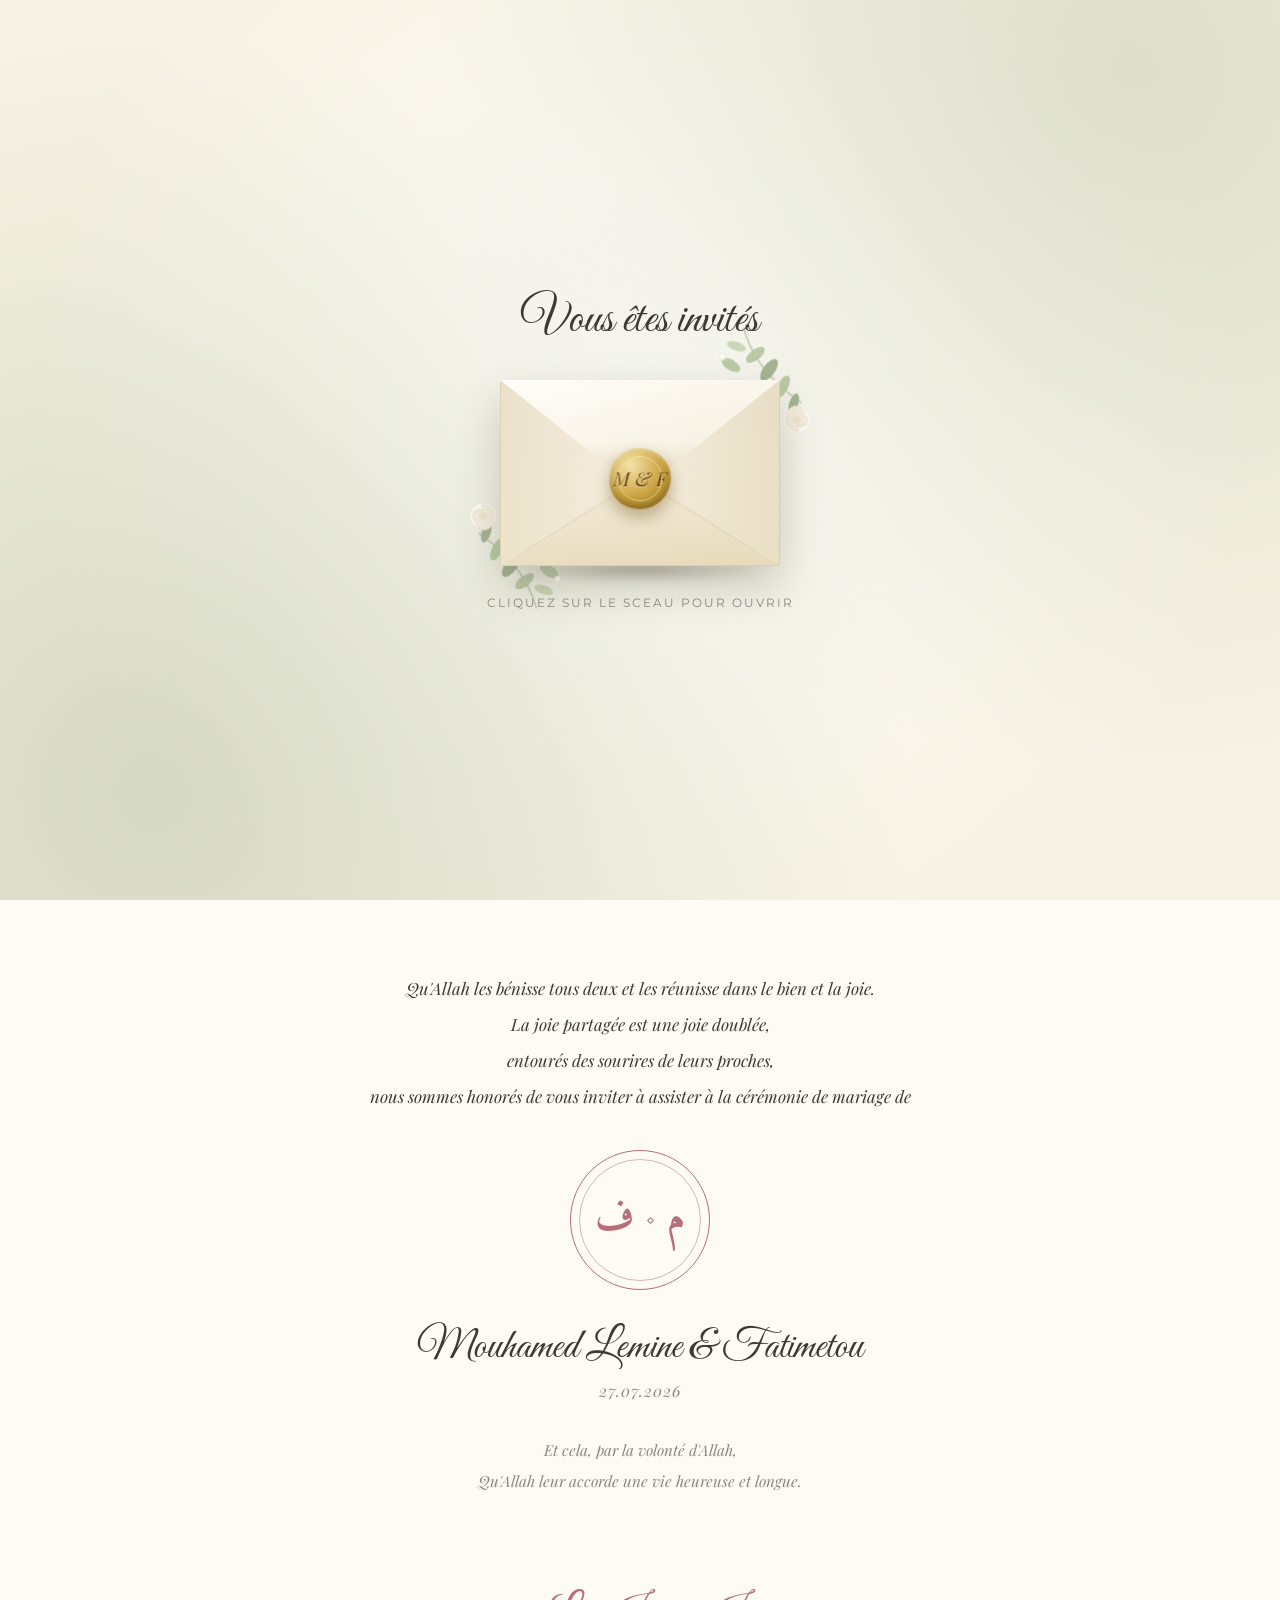
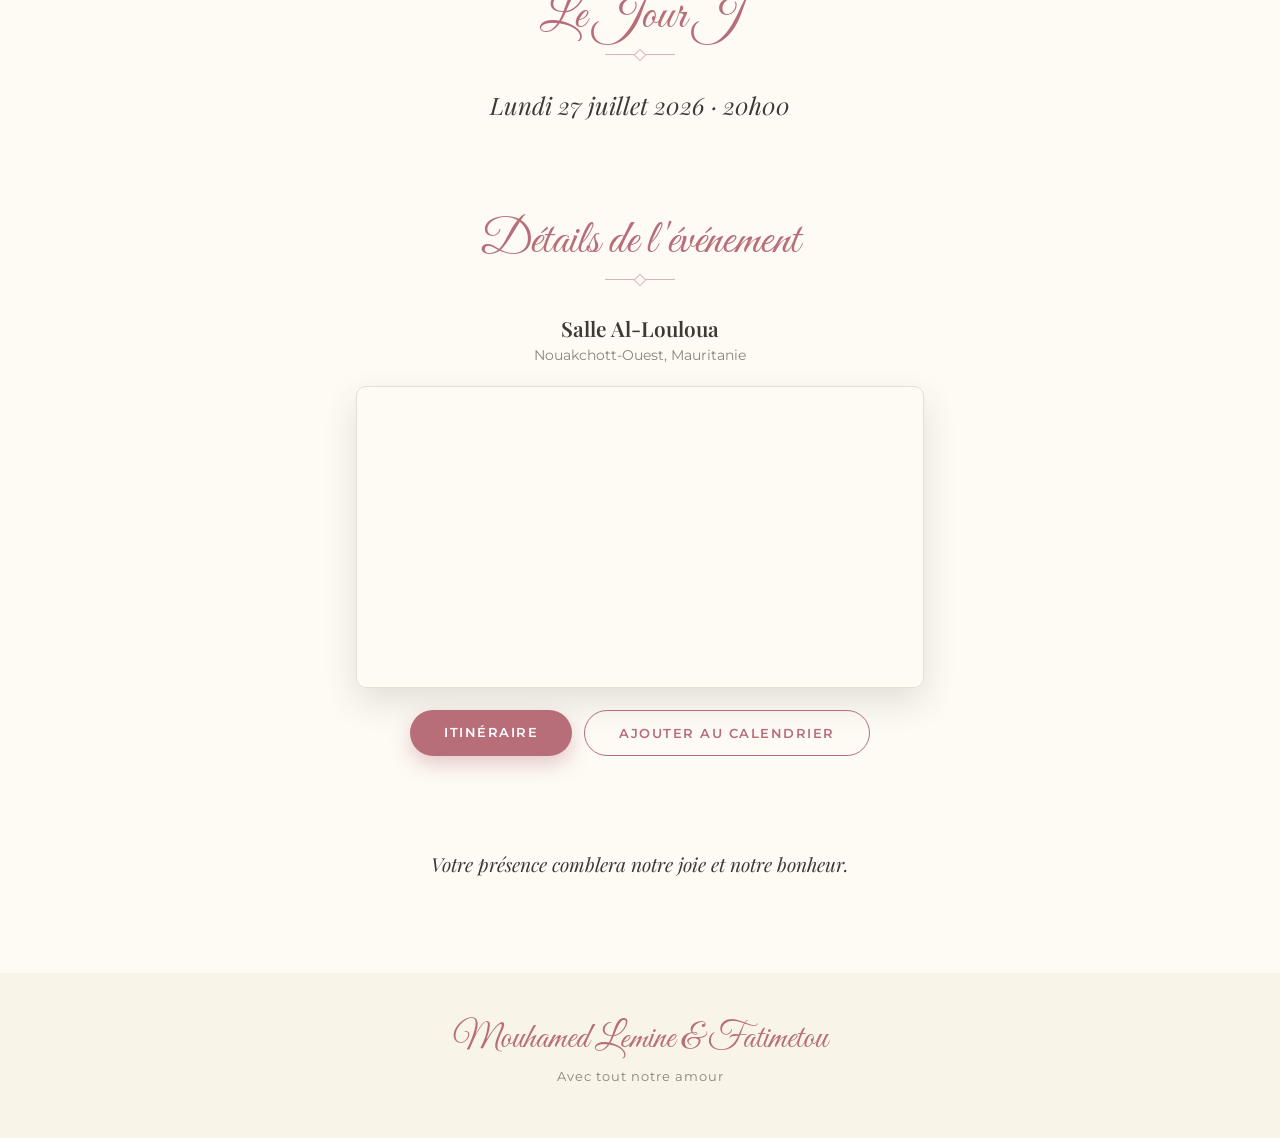
==== index.html @ 59dc376c "fixed" ====
<!DOCTYPE html>
<html lang="fr" dir="ltr">
<head>
<meta charset="UTF-8">
<meta name="viewport" content="width=device-width, initial-scale=1.0">
<title>Mouhamed Lemine & Fatimetou — Wedding Invitation</title>

<!-- Fonts: Great Vibes (script) · Playfair Display (serif) · Montserrat (sans) · Amiri + Reem Kufi (Arabic) -->
<link rel="preconnect" href="https://fonts.googleapis.com">
<link rel="preconnect" href="https://fonts.gstatic.com" crossorigin>
<link href="https://fonts.googleapis.com/css2?family=Great+Vibes&family=Playfair+Display:ital,wght@0,400;0,600;1,400&family=Montserrat:wght@400;500;600&family=Amiri:ital,wght@0,400;0,700;1,400&family=Aref+Ruqaa:wght@400;700&family=Reem+Kufi:wght@400;600&display=swap" rel="stylesheet">

<style>
:root{
  --sage:#9fb08e;
  --sage-dark:#7e9070;
  --ivory:#fdfbf4;
  --cream:#f8f4e8;
  --rose:#b76e79;
  --rose-dark:#9c5661;
  --crimson:#8e2f3c;
  --charcoal:#3d3a36;
  --gray:#8a857d;
  --line:#e6dfd0;
  --gold:#c8a13b;
  --gold-dark:#8a6a1e;
  --paper:#fffdf9;
  --paper-shade:#efe6ce;
  --script:'Great Vibes',cursive;
  --serif:'Playfair Display',serif;
  --sans:'Montserrat',sans-serif;
}
html[lang="ar"]{
  --script:'Aref Ruqaa',serif;
  --serif:'Amiri',serif;
  --sans:'Reem Kufi',sans-serif;
}

*{margin:0;padding:0;box-sizing:border-box}
html{scroll-behavior:smooth}
body{
  font-family:var(--sans);
  color:var(--charcoal);
  background:var(--ivory);
  overflow:hidden; /* unlocked after envelope opens */
}
body.opened{overflow:auto}

/* ═══════════════════ 1. ENVELOPE ═══════════════════ */
#envelope{
  position:fixed;inset:0;z-index:100;
  display:flex;flex-direction:column;align-items:center;justify-content:center;gap:30px;
  background:
    radial-gradient(circle at 12% 88%, rgba(159,176,142,.38), transparent 55%),
    radial-gradient(circle at 88% 8%, rgba(159,176,142,.3), transparent 50%),
    radial-gradient(circle at 50% 45%, #fffefb, #f7f2e4 75%);
  transition:opacity 1s ease .9s, visibility 0s linear 1.9s;
  perspective:1400px;
  overflow:hidden;
  padding:20px;
}
body.opened #envelope{opacity:0;visibility:hidden}

.env-invited{
  position:relative;z-index:2;
  font-family:var(--script);
  font-size:clamp(2.1rem,7vw,3rem);
  color:var(--charcoal);
  text-align:center;
  padding:0 20px;
  transition:opacity .6s ease, transform .6s ease;
}
.env-hint{
  position:relative;z-index:2;
  font-family:var(--sans);font-size:.74rem;letter-spacing:2px;text-transform:uppercase;
  color:var(--gray);
  animation:hintBlink 2.4s ease-in-out infinite;
  transition:opacity .5s;
}
@keyframes hintBlink{0%,100%{opacity:.45}50%{opacity:1}}
body.opening .env-invited, body.opening .env-hint{opacity:0}

/* ── the physical envelope ── */
.envelope{
  position:relative;z-index:2;
  width:min(76vw,280px);
  aspect-ratio:3/2;
  transition:transform .8s ease .1s;
  transform-style:preserve-3d;
}
body.opening .envelope{transform:translateY(14px) scale(.95)}

.env-shadow{
  position:absolute;left:6%;right:6%;bottom:-16px;height:24px;z-index:0;
  background:radial-gradient(ellipse,rgba(60,55,35,.32),transparent 72%);
  filter:blur(4px);
}

/* soft foliage sprays peeking from behind the envelope */
.env-floral{
  position:absolute;z-index:0;width:150px;height:150px;
  pointer-events:none;opacity:.95;
  transition:opacity .6s ease;
}
.env-floral.bl{left:-46px;bottom:-46px;transform:rotate(-6deg)}
.env-floral.tr{right:-46px;top:-56px;transform:rotate(174deg)}
body.opening .env-floral{opacity:0}

/* envelope body (back + visible inner fold seams) */
.env-body{
  position:absolute;inset:0;z-index:2;
  border-radius:3px;
  background:linear-gradient(160deg,var(--paper),var(--paper-shade) 130%);
  box-shadow:
    0 20px 44px rgba(70,58,35,.24),
    inset 0 2px 0 rgba(255,255,255,.6),
    inset 0 0 0 1px rgba(184,162,110,.3);
  overflow:hidden;
}
.env-body::before{ /* left inner fold seam */
  content:'';position:absolute;inset:0;
  clip-path:polygon(0 0,0 100%,50% 55%);
  background:linear-gradient(115deg,rgba(203,183,132,.4),rgba(203,183,132,0) 65%);
}
.env-body::after{ /* right inner fold seam */
  content:'';position:absolute;inset:0;
  clip-path:polygon(100% 0,100% 100%,50% 55%);
  background:linear-gradient(245deg,rgba(203,183,132,.4),rgba(203,183,132,0) 65%);
}
.env-bottom-fold{ /* bottom inner fold seam */
  position:absolute;inset:0;
  clip-path:polygon(0 100%,100% 100%,50% 52%);
  background:linear-gradient(0deg,rgba(216,197,150,.45),transparent 68%);
}

/* folded top flap */
.env-flap{
  position:absolute;top:0;left:0;right:0;height:60%;z-index:3;
  clip-path:polygon(0 0,100% 0,50% 100%);
  background:linear-gradient(165deg,var(--paper),var(--paper-shade) 135%);
  transform-origin:top center;
  transition:transform 1.3s cubic-bezier(.6,.05,.3,1);
  box-shadow:0 8px 16px rgba(70,58,30,.14);
}
.env-flap::after{ /* fold crease shading */
  content:'';position:absolute;inset:0;
  clip-path:polygon(0 0,100% 0,50% 100%);
  background:linear-gradient(180deg,transparent 55%,rgba(170,148,95,.28) 100%);
}
body.opening .env-flap{transform:rotateX(-178deg)}

/* wax seal */
.seal{
  position:absolute;left:50%;top:53%;z-index:4;
  transform:translate(-50%,-50%);
  width:22%;aspect-ratio:1;
  border-radius:47% 53% 51% 49% / 52% 48% 53% 47%;
  background:radial-gradient(circle at 34% 28%, #f6e3a8, var(--gold) 55%, var(--gold-dark) 100%);
  box-shadow:
    0 8px 16px rgba(110,80,20,.4),
    inset 0 2px 4px rgba(255,240,205,.55),
    inset 0 -4px 7px rgba(90,60,10,.4);
  display:flex;align-items:center;justify-content:center;
  cursor:pointer;
  animation:sealPulse 2.6s ease-in-out infinite;
  transition:transform .8s ease, opacity .8s ease;
  border:none;
}
.seal::before{
  content:'';position:absolute;inset:14%;
  border-radius:50%;
  border:1px solid rgba(255,240,205,.5);
}
.seal span{
  font-family:var(--serif);
  font-size:clamp(.85rem,2.6vw,1.2rem);font-style:italic;
  color:#5c3d10;
  text-shadow:0 1px 1px rgba(255,240,210,.5);
}
@keyframes sealPulse{0%,100%{transform:translate(-50%,-50%) scale(1)}50%{transform:translate(-50%,-50%) scale(1.06)}}
body.opening .seal{transform:translate(-50%,-50%) scale(.3) rotate(18deg);opacity:0;animation:none}

/* ═══════════════════ language toggle ═══════════════════ */
#lang-toggle{
  position:fixed;top:16px;right:16px;z-index:90;
  display:flex;gap:2px;
  background:rgba(253,251,244,.88);
  backdrop-filter:blur(8px);
  border:1px solid var(--line);
  border-radius:30px;padding:4px;
  box-shadow:0 4px 14px rgba(60,55,45,.15);
  opacity:0;pointer-events:none;transition:opacity .8s ease 1.2s;
}
body.opened #lang-toggle{opacity:1;pointer-events:auto}
#lang-toggle button{
  border:none;background:transparent;cursor:pointer;
  font-family:var(--sans);font-size:.78rem;font-weight:600;
  color:var(--gray);
  padding:6px 13px;border-radius:24px;
  transition:all .3s;
}
#lang-toggle button.active{background:var(--rose);color:#fff}

/* ═══════════════════ 2. HERO ═══════════════════ */
#hero{
  position:relative;
  height:100vh;height:100svh;
  display:flex;align-items:center;justify-content:center;
  overflow:hidden;
}
#hero .media, #hero video, #hero img.hero-img{
  position:absolute;inset:0;width:100%;height:100%;object-fit:cover;
}
#hero .media{ /* fallback if no video/image set */
  background:
    radial-gradient(circle at 30% 80%, rgba(158,176,142,.55), transparent 55%),
    radial-gradient(circle at 75% 20%, rgba(233,213,180,.7), transparent 55%),
    linear-gradient(160deg,#c9d3b8 0%,#e9dcc3 45%,#d9c7a8 100%);
}
#hero .veil{position:absolute;inset:0;background:rgba(30,32,25,.18)}
.hero-card{
  position:relative;z-index:2;
  background:rgba(253,251,244,.82);
  backdrop-filter:blur(10px);
  -webkit-backdrop-filter:blur(10px);
  border:1px solid rgba(255,255,255,.7);
  border-radius:8px;
  padding:46px 40px 38px;
  margin:0 20px;
  max-width:480px;width:100%;
  text-align:center;
  box-shadow:0 30px 70px rgba(40,38,30,.3);
  opacity:0;transform:translateY(30px);
  transition:opacity 1.2s ease 1.4s, transform 1.2s ease 1.4s;
}
body.opened .hero-card{opacity:1;transform:translateY(0)}
.hero-sub{
  font-size:.8rem;letter-spacing:4px;text-transform:uppercase;
  color:var(--rose);font-weight:600;
}
.hero-names{
  font-family:var(--script);
  font-size:clamp(3rem,10vw,4.4rem);
  color:var(--charcoal);
  line-height:1.25;
  margin:12px 0 10px;
  font-weight:400;
}
.hero-date{
  font-family:var(--serif);font-style:italic;
  font-size:1.05rem;color:var(--gray);
}
.hero-sep{width:60px;height:1px;background:var(--rose);margin:18px auto;opacity:.6}
.countdown{display:flex;justify-content:center;gap:16px}
.cd-box b{display:block;font-family:var(--serif);font-size:1.5rem;color:var(--charcoal)}
.cd-box span{font-size:.62rem;letter-spacing:1.5px;text-transform:uppercase;color:var(--gray)}
.scroll-cue{
  position:absolute;bottom:26px;left:50%;transform:translateX(-50%);z-index:2;
  color:#fff;font-size:1.4rem;opacity:.85;
  animation:cue 2s ease-in-out infinite;
}
@keyframes cue{0%,100%{transform:translate(-50%,0)}50%{transform:translate(-50%,10px)}}

/* ═══════════════════ 3. SECTIONS ═══════════════════ */
main{background:var(--ivory)}
section{
  max-width:620px;margin:0 auto;
  padding:70px 26px 20px;
  text-align:center;
}
.sec-title{
  font-family:var(--script);
  font-size:clamp(2.4rem,7vw,3rem);
  font-weight:400;
  color:var(--rose);
  margin-bottom:8px;
}
.sec-orn{width:70px;height:1px;background:var(--rose);opacity:.5;margin:0 auto 34px;position:relative}
.sec-orn::after{
  content:'';position:absolute;left:50%;top:50%;transform:translate(-50%,-50%) rotate(45deg);
  width:7px;height:7px;border:1px solid var(--rose);background:var(--ivory);
}
.fade{opacity:0;transform:translateY(26px);transition:opacity .9s ease,transform .9s ease}
.fade.visible{opacity:1;transform:translateY(0)}

/* invitation poem */
.invite-poem{
  font-family:var(--serif);font-style:italic;
  font-size:1.05rem;line-height:2.15;
  color:var(--charcoal);
  margin-bottom:36px;
}
.invite-poem p{margin:0}
.invite-monogram{
  display:flex;align-items:center;justify-content:center;gap:14px;
  width:140px;height:140px;margin:0 auto 32px;
  border-radius:50%;border:1.5px solid var(--rose);
  position:relative;
}
.invite-monogram::before{
  content:'';position:absolute;inset:8px;
  border:1px solid var(--rose);border-radius:50%;opacity:.5;
}
.invite-monogram span{
  font-family:'Amiri',serif;font-weight:700;
  font-size:2.5rem;line-height:1;color:var(--rose);
}
.invite-monogram .im-sep{
  width:5px;height:5px;border:1px solid var(--rose);
  background:var(--ivory);transform:rotate(45deg);
}
.invite-couple{
  font-family:var(--script);font-weight:400;
  font-size:clamp(2rem,6vw,2.6rem);
  color:var(--charcoal);margin-bottom:6px;
}
.invite-date{
  font-family:var(--serif);font-style:italic;
  font-size:1rem;color:var(--gray);
  letter-spacing:1px;margin-bottom:34px;
}
.invite-closing{
  font-family:var(--serif);font-style:italic;
  font-size:.95rem;line-height:2;color:var(--gray);
}
.invite-closing p{margin:0}

/* wedding date */
.wedding-date-big{
  font-family:var(--serif);font-style:italic;
  font-size:clamp(1.2rem,4vw,1.5rem);color:var(--charcoal);
}

/* closing greeting */
.greet-text{
  font-family:var(--serif);font-style:italic;
  font-size:1.2rem;line-height:1.9;color:var(--charcoal);
  max-width:480px;margin:0 auto;
}

.btn{
  display:inline-block;
  background:var(--rose);color:#fff;
  font-family:var(--sans);font-size:.82rem;font-weight:600;letter-spacing:1.5px;text-transform:uppercase;
  padding:14px 34px;border-radius:40px;
  text-decoration:none;border:none;cursor:pointer;
  box-shadow:0 8px 20px rgba(183,110,121,.35);
  transition:transform .25s, box-shadow .25s;
}
.btn:hover{transform:translateY(-2px);box-shadow:0 12px 26px rgba(183,110,121,.45)}
.btn.ghost{
  background:transparent;color:var(--rose);
  border:1.5px solid var(--rose);box-shadow:none;
}

/* details + map */
.venue-name{font-family:var(--serif);font-size:1.3rem;font-weight:600;margin-bottom:4px}
.venue-addr{font-size:.9rem;color:var(--gray);margin-bottom:22px}
.map-wrap{
  border-radius:10px;overflow:hidden;
  border:1px solid var(--line);
  box-shadow:0 14px 34px rgba(60,55,45,.14);
  margin-bottom:22px;
}
.map-wrap iframe{display:block;width:100%;height:300px;border:0}
.detail-btns{display:flex;gap:12px;justify-content:center;flex-wrap:wrap}

footer{
  margin-top:70px;padding:44px 20px 54px;
  background:var(--cream);
  text-align:center;
}
.footer-names{font-family:var(--script);font-size:2.2rem;color:var(--rose)}
.footer-note{font-size:.8rem;color:var(--gray);margin-top:8px;letter-spacing:1px}

@media (max-width:420px){
  .hero-card{padding:36px 22px 30px}
}
</style>
</head>
<body>

<!-- ═══════════════ ENVELOPE (landing) ═══════════════ -->
<div id="envelope">
  <div class="env-invited">Vous êtes invités</div>

  <div class="envelope">
    <div class="env-shadow"></div>

    <svg class="env-floral bl" viewBox="0 0 200 200" xmlns="http://www.w3.org/2000/svg" aria-hidden="true">
      <g fill="none">
        <path d="M100 195 C 92 150, 68 118, 34 88" stroke="#9fb08e" stroke-width="2" opacity=".65" stroke-linecap="round"/>
        <ellipse cx="88" cy="158" rx="15" ry="7" fill="#b7c7a3" transform="rotate(-32 88 158)"/>
        <ellipse cx="72" cy="136" rx="17" ry="8" fill="#9fb08e" transform="rotate(-48 72 136)"/>
        <ellipse cx="56" cy="112" rx="16" ry="7" fill="#b7c7a3" transform="rotate(-58 56 112)"/>
        <ellipse cx="44" cy="88" rx="14" ry="6" fill="#9fb08e" transform="rotate(-66 44 88)"/>
        <ellipse cx="112" cy="172" rx="13" ry="6" fill="#c7d4b4" transform="rotate(24 112 172)"/>
        <ellipse cx="122" cy="148" rx="14" ry="7" fill="#b7c7a3" transform="rotate(38 122 148)"/>
        <g transform="translate(42,66)">
          <circle r="17" fill="#fdfbf4"/>
          <path d="M0,-15 A15,15 0 0 1 13,7 A11,11 0 0 1 -11,6 A8,8 0 0 1 0,-8 Z" fill="#f4eddf" stroke="#e6dcc4" stroke-width=".7"/>
          <circle r="5.5" fill="#efe4cc"/>
        </g>
        <circle cx="118" cy="122" r="6.5" fill="#fdfbf4" stroke="#e6dcc4" stroke-width=".7"/>
        <circle cx="132" cy="160" r="4.5" fill="#fdfbf4" stroke="#e6dcc4" stroke-width=".7"/>
      </g>
    </svg>

    <div class="env-body">
      <div class="env-bottom-fold"></div>
    </div>
    <div class="env-flap"></div>
    <button class="seal" id="seal" aria-label="Open invitation"><span id="seal-initials">M &amp; F</span></button>

    <svg class="env-floral tr" viewBox="0 0 200 200" xmlns="http://www.w3.org/2000/svg" aria-hidden="true">
      <g fill="none">
        <path d="M100 195 C 92 150, 68 118, 34 88" stroke="#9fb08e" stroke-width="2" opacity=".65" stroke-linecap="round"/>
        <ellipse cx="88" cy="158" rx="15" ry="7" fill="#b7c7a3" transform="rotate(-32 88 158)"/>
        <ellipse cx="72" cy="136" rx="17" ry="8" fill="#9fb08e" transform="rotate(-48 72 136)"/>
        <ellipse cx="56" cy="112" rx="16" ry="7" fill="#b7c7a3" transform="rotate(-58 56 112)"/>
        <ellipse cx="44" cy="88" rx="14" ry="6" fill="#9fb08e" transform="rotate(-66 44 88)"/>
        <ellipse cx="112" cy="172" rx="13" ry="6" fill="#c7d4b4" transform="rotate(24 112 172)"/>
        <ellipse cx="122" cy="148" rx="14" ry="7" fill="#b7c7a3" transform="rotate(38 122 148)"/>
        <g transform="translate(42,66)">
          <circle r="17" fill="#fdfbf4"/>
          <path d="M0,-15 A15,15 0 0 1 13,7 A11,11 0 0 1 -11,6 A8,8 0 0 1 0,-8 Z" fill="#f4eddf" stroke="#e6dcc4" stroke-width=".7"/>
          <circle r="5.5" fill="#efe4cc"/>
        </g>
        <circle cx="118" cy="122" r="6.5" fill="#fdfbf4" stroke="#e6dcc4" stroke-width=".7"/>
        <circle cx="132" cy="160" r="4.5" fill="#fdfbf4" stroke="#e6dcc4" stroke-width=".7"/>
      </g>
    </svg>
  </div>

  <div class="env-hint">Cliquez sur le sceau pour ouvrir</div>
</div>

<!-- language toggle -->
<div id="lang-toggle" role="group" aria-label="Language">
  <button data-lang="en">EN</button>
  <button data-lang="fr">FR</button>
  <button data-lang="ar">ع</button>
</div>

<!-- ═══════════════ HERO ═══════════════ -->
<header id="hero">
  <div class="media" id="hero-media"></div>
  <div class="veil"></div>
  <div class="hero-card">
    <div class="hero-sub" data-i18n="subtitle">Nous nous marions</div>
    <h1 class="hero-names" id="hero-names">Mouhamed Lemine &amp; Fatimetou</h1>
    <div class="hero-date" data-i18n="dateText">Jeudi 10 septembre 2026 · 17h00</div>
    <div class="hero-sep"></div>
    <div class="countdown">
      <div class="cd-box"><b id="cd-d">--</b><span data-cd="0">Jours</span></div>
      <div class="cd-box"><b id="cd-h">--</b><span data-cd="1">Heures</span></div>
      <div class="cd-box"><b id="cd-m">--</b><span data-cd="2">Minutes</span></div>
      <div class="cd-box"><b id="cd-s">--</b><span data-cd="3">Secondes</span></div>
    </div>
  </div>
  <div class="scroll-cue">▾</div>
</header>

<main>
  <!-- ═══ Invitation ═══ -->
  <section class="fade">
    <div class="invite-poem" id="invite-poem"></div>
    <div class="invite-monogram" aria-hidden="true">
      <span>ف</span><i class="im-sep"></i><span>م</span>
    </div>
    <div class="invite-couple" id="invite-couple"></div>
    <div class="invite-date">27.07.2026</div>
    <div class="invite-closing" id="invite-closing"></div>
  </section>

  <!-- ═══ Wedding Date ═══ -->
  <section class="fade">
    <h2 class="sec-title" data-i18n="dateTitle">Le Jour J</h2>
    <div class="sec-orn"></div>
    <div class="wedding-date-big" id="wedding-date-big"></div>
  </section>

  <!-- ═══ Event Details & Map ═══ -->
  <section class="fade">
    <h2 class="sec-title" data-i18n="detailsTitle">Détails de l'événement</h2>
    <div class="sec-orn"></div>
    <div class="venue-name" id="venue-name"></div>
    <div class="venue-addr" id="venue-addr"></div>
    <div class="map-wrap">
      <iframe id="map-frame" src="" loading="lazy" referrerpolicy="no-referrer-when-downgrade" allowfullscreen title="Map"></iframe>
    </div>
    <div class="detail-btns">
      <a class="btn" id="directions-link" href="#" target="_blank" rel="noopener" data-i18n="directions"></a>
      <a class="btn ghost" id="calendar-link" href="#" target="_blank" rel="noopener" data-i18n="calendar"></a>
    </div>
  </section>

  <!-- ═══ Greeting ═══ -->
  <section class="fade">
    <div class="greet-text" id="greet-text"></div>
  </section>

</main>

<footer>
  <div class="footer-names" id="footer-names">Mouhamed Lemine &amp; Fatimetou</div>
  <div class="footer-note" data-i18n="footer"></div>
</footer>

<script>
/* ══════════════════════════════════════════════════════════════
   ✏️  EDIT EVERYTHING HERE — swap URLs and text as simple strings.
       Nothing below the I18N block needs to be touched.
   ══════════════════════════════════════════════════════════════ */
const CONFIG = {
  initials: "M & F",

  // ── MEDIA ── paste direct URLs (Cloudinary / Imgur / your host).
  // If heroVideoUrl is empty, heroImageUrl is used. If both empty, a soft gradient shows.
  heroVideoUrl: "media/Screen_Recording_20260712_141241_YouTube.mp4", // local file in /media, served relative to index.html
  heroImageUrl: "",                       // e.g. "https://i.imgur.com/xxxx.jpg"

  // ── DATE (for the live countdown + calendar button) ──
  weddingDateISO: "2026-07-27T20:00:00",
  weddingEndISO:  "2026-07-28T02:00:00",

  // ── VENUE ── (display name/address are per-language in I18N below; this is only used to locate the map pin)
  // built from the venue name/address below (no API key needed). For a nicer embed later:
  // Google Maps → Share → "Embed a map" → copy the src="..." URL and paste it here instead.
  mapsEmbedUrl: "https://www.google.com/maps?q=" + encodeURIComponent("قاعة اللؤلؤة، نواكشوط الغربية، موريتانيا") + "&output=embed",
  mapsDirectionsUrl: "https://maps.app.goo.gl/pC92BtcEi1pUzun86",

  defaultLang: "fr"                       // "fr" | "en" | "ar"
};

/* ── ALL TEXT, IN 3 LANGUAGES ─────────────────────────────────── */
const I18N = {
  fr: {
    names: "Mouhamed Lemine & Fatimetou",
    subtitle: "Nous nous marions",
    dateText: "Lundi 27 juillet 2026 · 20h00",
    cd: ["Jours","Heures","Minutes","Secondes"],
    invitePoem: [
      "Qu'Allah les bénisse tous deux et les réunisse dans le bien et la joie.",
      "La joie partagée est une joie doublée,",
      "entourés des sourires de leurs proches,",
      "nous sommes honorés de vous inviter à assister à la cérémonie de mariage de"
    ],
    inviteClosing: [
      "Et cela, par la volonté d'Allah,",
      "Qu'Allah leur accorde une vie heureuse et longue."
    ],
    dateTitle: "Le Jour J",
    detailsTitle: "Détails de l'événement",
    venueName: "Salle Al-Louloua",
    venueAddress: "Nouakchott-Ouest, Mauritanie",
    directions: "Itinéraire",
    calendar: "Ajouter au calendrier",
    greet: "Votre présence comblera notre joie et notre bonheur.",
    footer: "Avec tout notre amour"
  },
  en: {
    names: "Mouhamed Lemine & Fatimetou",
    subtitle: "We are getting married",
    dateText: "Monday, July 27, 2026 · 8:00 PM",
    cd: ["Days","Hours","Minutes","Seconds"],
    invitePoem: [
      "O Allah, bless them both and unite them in goodness and joy.",
      "Joy shared is joy doubled,",
      "amidst the smiles of loved ones,",
      "we are honored to invite you to attend the wedding ceremony of"
    ],
    inviteClosing: [
      "By Allah's will,",
      "May Allah grant them a long and happy life."
    ],
    dateTitle: "The Big Day",
    detailsTitle: "Event Details",
    venueName: "Al-Louloua Hall",
    venueAddress: "Nouakchott West, Mauritania",
    directions: "Get directions",
    calendar: "Add to calendar",
    greet: "Your presence will complete our joy and happiness.",
    footer: "With all our love"
  },
  ar: {
    names: "محمد لمين & فاطمة",
    subtitle: "سنتزوج",
    dateText: "الاثنين ٢٧ يوليو ٢٠٢٦ · الساعة الثامنة مساءً",
    cd: ["يوم","ساعة","دقيقة","ثانية"],
    invitePoem: [
      "اللهم بارك لهما وعليهما واجمع بينهما بالخير و المسره",
      "ان السرور اذا تشارك تضاعفت",
      "بسماته مع زمرة الأحباب",
      "نتشرف بدعوتكم لحضور حفل زفاف"
    ],
    inviteClosing: [
      "و ذلك بمشيئة الله",
      "اللهم اجعلها حياة سعيده مديده"
    ],
    dateTitle: "يوم الزفاف",
    detailsTitle: "تفاصيل الحفل",
    venueName: "قاعة اللؤلؤه",
    venueAddress: "نواكشوط الغربية، موريتانيا",
    directions: "الاتجاهات",
    calendar: "أضف إلى التقويم",
    greet: "بحضوركم يتم لنا الفرح و السرور",
    footer: "مع كل حبنا"
  }
};
/* ════════════ no need to edit anything below this line ════════════ */

let lang = CONFIG.defaultLang;

function render(){
  const t = I18N[lang];
  document.documentElement.lang = lang;
  document.documentElement.dir = (lang === 'ar') ? 'rtl' : 'ltr';

  // simple text bindings
  document.querySelectorAll('[data-i18n]').forEach(el => {
    if (t[el.dataset.i18n] !== undefined) el.textContent = t[el.dataset.i18n];
  });
  document.querySelectorAll('[data-cd]').forEach(el => el.textContent = t.cd[+el.dataset.cd]);
  document.getElementById('hero-names').textContent = t.names;
  document.getElementById('footer-names').textContent = t.names;

  // invitation poem
  document.getElementById('invite-poem').innerHTML = t.invitePoem.map(line => `<p>${line}</p>`).join('');
  document.getElementById('invite-couple').textContent = t.names;
  document.getElementById('invite-closing').innerHTML = t.inviteClosing.map(line => `<p>${line}</p>`).join('');

  // wedding date
  document.getElementById('wedding-date-big').textContent = t.dateText;

  // venue (per-language name/address)
  document.getElementById('venue-name').textContent = t.venueName;
  document.getElementById('venue-addr').textContent = t.venueAddress;

  // greeting
  document.getElementById('greet-text').textContent = t.greet;

  // language toggle active state
  document.querySelectorAll('#lang-toggle button').forEach(b =>
    b.classList.toggle('active', b.dataset.lang === lang));

  tick();
}

document.querySelectorAll('#lang-toggle button').forEach(b =>
  b.addEventListener('click', () => { lang = b.dataset.lang; render(); }));

/* ── static CONFIG bindings ── */
document.getElementById('seal-initials').textContent = CONFIG.initials;
document.getElementById('map-frame').src = CONFIG.mapsEmbedUrl;
document.getElementById('directions-link').href = CONFIG.mapsDirectionsUrl;

/* ── hero media (video > image > gradient fallback) ── */
(function(){
  const wrap = document.getElementById('hero-media');
  if (CONFIG.heroVideoUrl){
    const v = document.createElement('video');
    v.src = CONFIG.heroVideoUrl;
    v.muted = true; v.loop = true; v.playsInline = true; v.autoplay = true;
    v.setAttribute('muted',''); v.setAttribute('playsinline','');
    wrap.appendChild(v);
  } else if (CONFIG.heroImageUrl){
    const img = document.createElement('img');
    img.className = 'hero-img'; img.src = CONFIG.heroImageUrl; img.alt = '';
    wrap.appendChild(img);
  }
})();

/* ── "Add to calendar" (Google Calendar link, built from CONFIG) ── */
(function(){
  const fmt = iso => iso.replace(/[-:]/g,'').split('.')[0];
  const d = I18N[CONFIG.defaultLang];
  const title = encodeURIComponent('Wedding — ' + d.names);
  const loc = encodeURIComponent(d.venueName + ', ' + d.venueAddress);
  document.getElementById('calendar-link').href =
    `https://calendar.google.com/calendar/render?action=TEMPLATE&text=${title}&dates=${fmt(CONFIG.weddingDateISO)}/${fmt(CONFIG.weddingEndISO)}&location=${loc}`;
})();

/* ── envelope opening ── */
const seal = document.getElementById('seal');
seal.addEventListener('click', () => {
  document.body.classList.add('opening');
  setTimeout(() => {
    document.body.classList.add('opened');
    const v = document.querySelector('#hero video');
    if (v) v.play().catch(() => {});
  }, 900);
}, { once:true });

/* ── countdown ── */
const target = new Date(CONFIG.weddingDateISO).getTime();
const toDigits = n => {
  const s = String(n).padStart(2,'0');
  return lang === 'ar' ? s.replace(/\d/g, d => '٠١٢٣٤٥٦٧٨٩'[d]) : s;
};
function tick(){
  const diff = Math.max(0, target - Date.now());
  document.getElementById('cd-d').textContent = toDigits(Math.floor(diff/864e5));
  document.getElementById('cd-h').textContent = toDigits(Math.floor(diff/36e5)%24);
  document.getElementById('cd-m').textContent = toDigits(Math.floor(diff/6e4)%60);
  document.getElementById('cd-s').textContent = toDigits(Math.floor(diff/1e3)%60);
}
setInterval(tick, 1000);

/* ── scroll reveal ── */
const io = new IntersectionObserver(entries => {
  entries.forEach(e => { if (e.isIntersecting){ e.target.classList.add('visible'); io.unobserve(e.target); } });
}, { threshold:.12 });
document.querySelectorAll('.fade').forEach(el => io.observe(el));

render();
</script>
</body>
</html>
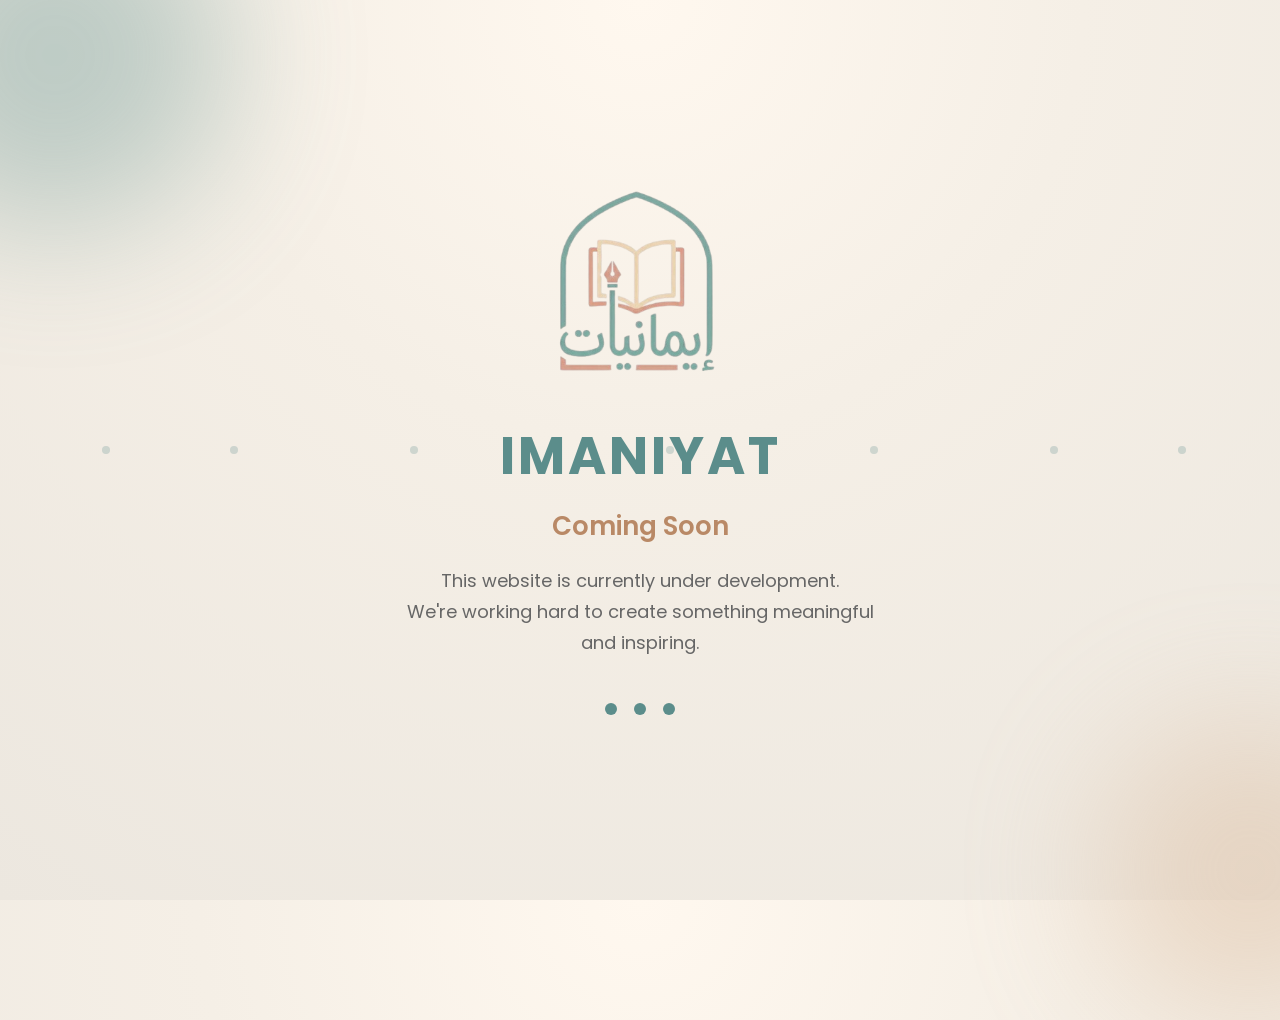
==== commit 10f54ffe: "imaniyat home page" ====
--- a/index.html
+++ b/index.html
@@ -1,719 +1,254 @@
 <!DOCTYPE html>
-<html lang="fr" dir="ltr">
+<html lang="en">
 <head>
 <meta charset="UTF-8">
 <meta name="viewport" content="width=device-width, initial-scale=1.0">
-<title>Mouhamed Lemine & Fatimetou — Wedding Invitation</title>
-
-<!-- Fonts: Great Vibes (script) · Playfair Display (serif) · Montserrat (sans) · Amiri + Reem Kufi (Arabic) -->
-<link rel="preconnect" href="https://fonts.googleapis.com">
-<link rel="preconnect" href="https://fonts.gstatic.com" crossorigin>
-<link href="https://fonts.googleapis.com/css2?family=Great+Vibes&family=Playfair+Display:ital,wght@0,400;0,600;1,400&family=Montserrat:wght@400;500;600&family=Amiri:ital,wght@0,400;0,700;1,400&family=Aref+Ruqaa:wght@400;700&family=Reem+Kufi:wght@400;600&display=swap" rel="stylesheet">
+
+<title>IMANIYAT | Coming Soon</title>
+
+<link href="https://fonts.googleapis.com/css2?family=Poppins:wght@300;400;600;700&display=swap" rel="stylesheet">
 
 <style>
-:root{
-  --sage:#9fb08e;
-  --sage-dark:#7e9070;
-  --ivory:#fdfbf4;
-  --cream:#f8f4e8;
-  --rose:#b76e79;
-  --rose-dark:#9c5661;
-  --crimson:#8e2f3c;
-  --charcoal:#3d3a36;
-  --gray:#8a857d;
-  --line:#e6dfd0;
-  --gold:#c8a13b;
-  --gold-dark:#8a6a1e;
-  --paper:#fffdf9;
-  --paper-shade:#efe6ce;
-  --script:'Great Vibes',cursive;
-  --serif:'Playfair Display',serif;
-  --sans:'Montserrat',sans-serif;
-}
-html[lang="ar"]{
-  --script:'Aref Ruqaa',serif;
-  --serif:'Amiri',serif;
-  --sans:'Reem Kufi',sans-serif;
-}
-
-*{margin:0;padding:0;box-sizing:border-box}
-html{scroll-behavior:smooth}
+
+*{
+    margin:0;
+    padding:0;
+    box-sizing:border-box;
+}
+
 body{
-  font-family:var(--sans);
-  color:var(--charcoal);
-  background:var(--ivory);
-  overflow:hidden; /* unlocked after envelope opens */
-}
-body.opened{overflow:auto}
-
-/* ═══════════════════ 1. ENVELOPE ═══════════════════ */
-#envelope{
-  position:fixed;inset:0;z-index:100;
-  display:flex;flex-direction:column;align-items:center;justify-content:center;gap:30px;
-  background:
-    radial-gradient(circle at 12% 88%, rgba(159,176,142,.38), transparent 55%),
-    radial-gradient(circle at 88% 8%, rgba(159,176,142,.3), transparent 50%),
-    radial-gradient(circle at 50% 45%, #fffefb, #f7f2e4 75%);
-  transition:opacity 1s ease .9s, visibility 0s linear 1.9s;
-  perspective:1400px;
-  overflow:hidden;
-  padding:20px;
-}
-body.opened #envelope{opacity:0;visibility:hidden}
-
-.env-invited{
-  position:relative;z-index:2;
-  font-family:var(--script);
-  font-size:clamp(2.1rem,7vw,3rem);
-  color:var(--charcoal);
-  text-align:center;
-  padding:0 20px;
-  transition:opacity .6s ease, transform .6s ease;
-}
-.env-hint{
-  position:relative;z-index:2;
-  font-family:var(--sans);font-size:.74rem;letter-spacing:2px;text-transform:uppercase;
-  color:var(--gray);
-  animation:hintBlink 2.4s ease-in-out infinite;
-  transition:opacity .5s;
-}
-@keyframes hintBlink{0%,100%{opacity:.45}50%{opacity:1}}
-body.opening .env-invited, body.opening .env-hint{opacity:0}
-
-/* ── the physical envelope ── */
-.envelope{
-  position:relative;z-index:2;
-  width:min(76vw,280px);
-  aspect-ratio:3/2;
-  transition:transform .8s ease .1s;
-  transform-style:preserve-3d;
-}
-body.opening .envelope{transform:translateY(14px) scale(.95)}
-
-.env-shadow{
-  position:absolute;left:6%;right:6%;bottom:-16px;height:24px;z-index:0;
-  background:radial-gradient(ellipse,rgba(60,55,35,.32),transparent 72%);
-  filter:blur(4px);
-}
-
-/* soft foliage sprays peeking from behind the envelope */
-.env-floral{
-  position:absolute;z-index:0;width:150px;height:150px;
-  pointer-events:none;opacity:.95;
-  transition:opacity .6s ease;
-}
-.env-floral.bl{left:-46px;bottom:-46px;transform:rotate(-6deg)}
-.env-floral.tr{right:-46px;top:-56px;transform:rotate(174deg)}
-body.opening .env-floral{opacity:0}
-
-/* envelope body (back + visible inner fold seams) */
-.env-body{
-  position:absolute;inset:0;z-index:2;
-  border-radius:3px;
-  background:linear-gradient(160deg,var(--paper),var(--paper-shade) 130%);
-  box-shadow:
-    0 20px 44px rgba(70,58,35,.24),
-    inset 0 2px 0 rgba(255,255,255,.6),
-    inset 0 0 0 1px rgba(184,162,110,.3);
-  overflow:hidden;
-}
-.env-body::before{ /* left inner fold seam */
-  content:'';position:absolute;inset:0;
-  clip-path:polygon(0 0,0 100%,50% 55%);
-  background:linear-gradient(115deg,rgba(203,183,132,.4),rgba(203,183,132,0) 65%);
-}
-.env-body::after{ /* right inner fold seam */
-  content:'';position:absolute;inset:0;
-  clip-path:polygon(100% 0,100% 100%,50% 55%);
-  background:linear-gradient(245deg,rgba(203,183,132,.4),rgba(203,183,132,0) 65%);
-}
-.env-bottom-fold{ /* bottom inner fold seam */
-  position:absolute;inset:0;
-  clip-path:polygon(0 100%,100% 100%,50% 52%);
-  background:linear-gradient(0deg,rgba(216,197,150,.45),transparent 68%);
-}
-
-/* folded top flap */
-.env-flap{
-  position:absolute;top:0;left:0;right:0;height:60%;z-index:3;
-  clip-path:polygon(0 0,100% 0,50% 100%);
-  background:linear-gradient(165deg,var(--paper),var(--paper-shade) 135%);
-  transform-origin:top center;
-  transition:transform 1.3s cubic-bezier(.6,.05,.3,1);
-  box-shadow:0 8px 16px rgba(70,58,30,.14);
-}
-.env-flap::after{ /* fold crease shading */
-  content:'';position:absolute;inset:0;
-  clip-path:polygon(0 0,100% 0,50% 100%);
-  background:linear-gradient(180deg,transparent 55%,rgba(170,148,95,.28) 100%);
-}
-body.opening .env-flap{transform:rotateX(-178deg)}
-
-/* wax seal */
-.seal{
-  position:absolute;left:50%;top:53%;z-index:4;
-  transform:translate(-50%,-50%);
-  width:22%;aspect-ratio:1;
-  border-radius:47% 53% 51% 49% / 52% 48% 53% 47%;
-  background:radial-gradient(circle at 34% 28%, #f6e3a8, var(--gold) 55%, var(--gold-dark) 100%);
-  box-shadow:
-    0 8px 16px rgba(110,80,20,.4),
-    inset 0 2px 4px rgba(255,240,205,.55),
-    inset 0 -4px 7px rgba(90,60,10,.4);
-  display:flex;align-items:center;justify-content:center;
-  cursor:pointer;
-  animation:sealPulse 2.6s ease-in-out infinite;
-  transition:transform .8s ease, opacity .8s ease;
-  border:none;
-}
-.seal::before{
-  content:'';position:absolute;inset:14%;
-  border-radius:50%;
-  border:1px solid rgba(255,240,205,.5);
-}
-.seal span{
-  font-family:var(--serif);
-  font-size:clamp(.85rem,2.6vw,1.2rem);font-style:italic;
-  color:#5c3d10;
-  text-shadow:0 1px 1px rgba(255,240,210,.5);
-}
-@keyframes sealPulse{0%,100%{transform:translate(-50%,-50%) scale(1)}50%{transform:translate(-50%,-50%) scale(1.06)}}
-body.opening .seal{transform:translate(-50%,-50%) scale(.3) rotate(18deg);opacity:0;animation:none}
-
-/* ═══════════════════ language toggle ═══════════════════ */
-#lang-toggle{
-  position:fixed;top:16px;right:16px;z-index:90;
-  display:flex;gap:2px;
-  background:rgba(253,251,244,.88);
-  backdrop-filter:blur(8px);
-  border:1px solid var(--line);
-  border-radius:30px;padding:4px;
-  box-shadow:0 4px 14px rgba(60,55,45,.15);
-  opacity:0;pointer-events:none;transition:opacity .8s ease 1.2s;
-}
-body.opened #lang-toggle{opacity:1;pointer-events:auto}
-#lang-toggle button{
-  border:none;background:transparent;cursor:pointer;
-  font-family:var(--sans);font-size:.78rem;font-weight:600;
-  color:var(--gray);
-  padding:6px 13px;border-radius:24px;
-  transition:all .3s;
-}
-#lang-toggle button.active{background:var(--rose);color:#fff}
-
-/* ═══════════════════ 2. HERO ═══════════════════ */
-#hero{
-  position:relative;
-  height:100vh;height:100svh;
-  display:flex;align-items:center;justify-content:center;
-  overflow:hidden;
-}
-#hero .media, #hero video, #hero img.hero-img{
-  position:absolute;inset:0;width:100%;height:100%;object-fit:cover;
-}
-#hero .media{ /* fallback if no video/image set */
-  background:
-    radial-gradient(circle at 30% 80%, rgba(158,176,142,.55), transparent 55%),
-    radial-gradient(circle at 75% 20%, rgba(233,213,180,.7), transparent 55%),
-    linear-gradient(160deg,#c9d3b8 0%,#e9dcc3 45%,#d9c7a8 100%);
-}
-#hero .veil{position:absolute;inset:0;background:rgba(30,32,25,.18)}
-.hero-card{
-  position:relative;z-index:2;
-  background:rgba(253,251,244,.82);
-  backdrop-filter:blur(10px);
-  -webkit-backdrop-filter:blur(10px);
-  border:1px solid rgba(255,255,255,.7);
-  border-radius:8px;
-  padding:46px 40px 38px;
-  margin:0 20px;
-  max-width:480px;width:100%;
-  text-align:center;
-  box-shadow:0 30px 70px rgba(40,38,30,.3);
-  opacity:0;transform:translateY(30px);
-  transition:opacity 1.2s ease 1.4s, transform 1.2s ease 1.4s;
-}
-body.opened .hero-card{opacity:1;transform:translateY(0)}
-.hero-sub{
-  font-size:.8rem;letter-spacing:4px;text-transform:uppercase;
-  color:var(--rose);font-weight:600;
-}
-.hero-names{
-  font-family:var(--script);
-  font-size:clamp(3rem,10vw,4.4rem);
-  color:var(--charcoal);
-  line-height:1.25;
-  margin:12px 0 10px;
-  font-weight:400;
-}
-.hero-date{
-  font-family:var(--serif);font-style:italic;
-  font-size:1.05rem;color:var(--gray);
-}
-.hero-sep{width:60px;height:1px;background:var(--rose);margin:18px auto;opacity:.6}
-.countdown{display:flex;justify-content:center;gap:16px}
-.cd-box b{display:block;font-family:var(--serif);font-size:1.5rem;color:var(--charcoal)}
-.cd-box span{font-size:.62rem;letter-spacing:1.5px;text-transform:uppercase;color:var(--gray)}
-.scroll-cue{
-  position:absolute;bottom:26px;left:50%;transform:translateX(-50%);z-index:2;
-  color:#fff;font-size:1.4rem;opacity:.85;
-  animation:cue 2s ease-in-out infinite;
-}
-@keyframes cue{0%,100%{transform:translate(-50%,0)}50%{transform:translate(-50%,10px)}}
-
-/* ═══════════════════ 3. SECTIONS ═══════════════════ */
-main{background:var(--ivory)}
-section{
-  max-width:620px;margin:0 auto;
-  padding:70px 26px 20px;
-  text-align:center;
-}
-.sec-title{
-  font-family:var(--script);
-  font-size:clamp(2.4rem,7vw,3rem);
-  font-weight:400;
-  color:var(--rose);
-  margin-bottom:8px;
-}
-.sec-orn{width:70px;height:1px;background:var(--rose);opacity:.5;margin:0 auto 34px;position:relative}
-.sec-orn::after{
-  content:'';position:absolute;left:50%;top:50%;transform:translate(-50%,-50%) rotate(45deg);
-  width:7px;height:7px;border:1px solid var(--rose);background:var(--ivory);
-}
-.fade{opacity:0;transform:translateY(26px);transition:opacity .9s ease,transform .9s ease}
-.fade.visible{opacity:1;transform:translateY(0)}
-
-/* invitation poem */
-.invite-poem{
-  font-family:var(--serif);font-style:italic;
-  font-size:1.05rem;line-height:2.15;
-  color:var(--charcoal);
-  margin-bottom:36px;
-}
-.invite-poem p{margin:0}
-.invite-monogram{
-  display:flex;align-items:center;justify-content:center;gap:14px;
-  width:140px;height:140px;margin:0 auto 32px;
-  border-radius:50%;border:1.5px solid var(--rose);
-  position:relative;
-}
-.invite-monogram::before{
-  content:'';position:absolute;inset:8px;
-  border:1px solid var(--rose);border-radius:50%;opacity:.5;
-}
-.invite-monogram span{
-  font-family:'Amiri',serif;font-weight:700;
-  font-size:2.5rem;line-height:1;color:var(--rose);
-}
-.invite-monogram .im-sep{
-  width:5px;height:5px;border:1px solid var(--rose);
-  background:var(--ivory);transform:rotate(45deg);
-}
-.invite-couple{
-  font-family:var(--script);font-weight:400;
-  font-size:clamp(2rem,6vw,2.6rem);
-  color:var(--charcoal);margin-bottom:6px;
-}
-.invite-date{
-  font-family:var(--serif);font-style:italic;
-  font-size:1rem;color:var(--gray);
-  letter-spacing:1px;margin-bottom:34px;
-}
-.invite-closing{
-  font-family:var(--serif);font-style:italic;
-  font-size:.95rem;line-height:2;color:var(--gray);
-}
-.invite-closing p{margin:0}
-
-/* wedding date */
-.wedding-date-big{
-  font-family:var(--serif);font-style:italic;
-  font-size:clamp(1.2rem,4vw,1.5rem);color:var(--charcoal);
-}
-
-/* closing greeting */
-.greet-text{
-  font-family:var(--serif);font-style:italic;
-  font-size:1.2rem;line-height:1.9;color:var(--charcoal);
-  max-width:480px;margin:0 auto;
-}
-
-.btn{
-  display:inline-block;
-  background:var(--rose);color:#fff;
-  font-family:var(--sans);font-size:.82rem;font-weight:600;letter-spacing:1.5px;text-transform:uppercase;
-  padding:14px 34px;border-radius:40px;
-  text-decoration:none;border:none;cursor:pointer;
-  box-shadow:0 8px 20px rgba(183,110,121,.35);
-  transition:transform .25s, box-shadow .25s;
-}
-.btn:hover{transform:translateY(-2px);box-shadow:0 12px 26px rgba(183,110,121,.45)}
-.btn.ghost{
-  background:transparent;color:var(--rose);
-  border:1.5px solid var(--rose);box-shadow:none;
-}
-
-/* details + map */
-.venue-name{font-family:var(--serif);font-size:1.3rem;font-weight:600;margin-bottom:4px}
-.venue-addr{font-size:.9rem;color:var(--gray);margin-bottom:22px}
-.map-wrap{
-  border-radius:10px;overflow:hidden;
-  border:1px solid var(--line);
-  box-shadow:0 14px 34px rgba(60,55,45,.14);
-  margin-bottom:22px;
-}
-.map-wrap iframe{display:block;width:100%;height:300px;border:0}
-.detail-btns{display:flex;gap:12px;justify-content:center;flex-wrap:wrap}
-
-footer{
-  margin-top:70px;padding:44px 20px 54px;
-  background:var(--cream);
-  text-align:center;
-}
-.footer-names{font-family:var(--script);font-size:2.2rem;color:var(--rose)}
-.footer-note{font-size:.8rem;color:var(--gray);margin-top:8px;letter-spacing:1px}
-
-@media (max-width:420px){
-  .hero-card{padding:36px 22px 30px}
-}
+    font-family:'Poppins',sans-serif;
+    height:100vh;
+    overflow:hidden;
+    display:flex;
+    justify-content:center;
+    align-items:center;
+    background:
+    radial-gradient(circle at top,#fff8ef,#f5efe6 40%,#ece7df);
+    position:relative;
+}
+
+/* Decorative circles */
+
+body::before,
+body::after{
+    content:'';
+    position:absolute;
+    border-radius:50%;
+    filter:blur(70px);
+    opacity:.35;
+}
+
+body::before{
+    width:350px;
+    height:350px;
+    background:#5b8d8b;
+    top:-120px;
+    left:-120px;
+}
+
+body::after{
+    width:300px;
+    height:300px;
+    background:#d8b08c;
+    bottom:-120px;
+    right:-120px;
+}
+
+/* Floating particles */
+
+.particle{
+    position:absolute;
+    width:8px;
+    height:8px;
+    background:#5b8d8b;
+    border-radius:50%;
+    opacity:.25;
+    animation:float 8s linear infinite;
+}
+
+@keyframes float{
+
+    from{
+        transform:translateY(20px);
+        opacity:0;
+    }
+
+    30%{
+        opacity:.3;
+    }
+
+    to{
+        transform:translateY(-100vh);
+        opacity:0;
+    }
+
+}
+
+.container{
+
+    text-align:center;
+    z-index:10;
+
+    animation:intro 1.4s ease;
+}
+
+@keyframes intro{
+
+    0%{
+        opacity:0;
+        transform:translateY(40px) scale(.85);
+    }
+
+    100%{
+        opacity:1;
+        transform:translateY(0) scale(1);
+    }
+
+}
+
+.logo{
+
+    width:180px;
+    margin-bottom:25px;
+
+    animation:logoFloat 4s ease-in-out infinite;
+}
+
+@keyframes logoFloat{
+
+    0%,100%{
+        transform:translateY(0);
+    }
+
+    50%{
+        transform:translateY(-10px);
+    }
+
+}
+
+h1{
+
+    font-size:52px;
+    color:#5b8d8b;
+    letter-spacing:3px;
+    margin-bottom:12px;
+}
+
+h2{
+
+    font-size:26px;
+    color:#b98966;
+    margin-bottom:20px;
+    font-weight:600;
+}
+
+p{
+
+    color:#666;
+    font-size:18px;
+    max-width:500px;
+    margin:auto;
+    line-height:1.7;
+}
+
+.loader{
+
+    margin:45px auto 0;
+    width:70px;
+    display:flex;
+    justify-content:space-between;
+}
+
+.loader span{
+
+    width:12px;
+    height:12px;
+    border-radius:50%;
+    background:#5b8d8b;
+
+    animation:bounce 1s infinite;
+}
+
+.loader span:nth-child(2){
+
+    animation-delay:.2s;
+}
+
+.loader span:nth-child(3){
+
+    animation-delay:.4s;
+}
+
+@keyframes bounce{
+
+    0%,80%,100%{
+        transform:scale(.4);
+        opacity:.4;
+    }
+
+    40%{
+        transform:scale(1);
+        opacity:1;
+    }
+
+}
+
+@media(max-width:700px){
+
+.logo{
+    width:140px;
+}
+
+h1{
+    font-size:36px;
+}
+
+h2{
+    font-size:22px;
+}
+
+p{
+    font-size:16px;
+    padding:0 20px;
+}
+
+}
+
 </style>
+
 </head>
 <body>
 
-<!-- ═══════════════ ENVELOPE (landing) ═══════════════ -->
-<div id="envelope">
-  <div class="env-invited">Vous êtes invités</div>
-
-  <div class="envelope">
-    <div class="env-shadow"></div>
-
-    <svg class="env-floral bl" viewBox="0 0 200 200" xmlns="http://www.w3.org/2000/svg" aria-hidden="true">
-      <g fill="none">
-        <path d="M100 195 C 92 150, 68 118, 34 88" stroke="#9fb08e" stroke-width="2" opacity=".65" stroke-linecap="round"/>
-        <ellipse cx="88" cy="158" rx="15" ry="7" fill="#b7c7a3" transform="rotate(-32 88 158)"/>
-        <ellipse cx="72" cy="136" rx="17" ry="8" fill="#9fb08e" transform="rotate(-48 72 136)"/>
-        <ellipse cx="56" cy="112" rx="16" ry="7" fill="#b7c7a3" transform="rotate(-58 56 112)"/>
-        <ellipse cx="44" cy="88" rx="14" ry="6" fill="#9fb08e" transform="rotate(-66 44 88)"/>
-        <ellipse cx="112" cy="172" rx="13" ry="6" fill="#c7d4b4" transform="rotate(24 112 172)"/>
-        <ellipse cx="122" cy="148" rx="14" ry="7" fill="#b7c7a3" transform="rotate(38 122 148)"/>
-        <g transform="translate(42,66)">
-          <circle r="17" fill="#fdfbf4"/>
-          <path d="M0,-15 A15,15 0 0 1 13,7 A11,11 0 0 1 -11,6 A8,8 0 0 1 0,-8 Z" fill="#f4eddf" stroke="#e6dcc4" stroke-width=".7"/>
-          <circle r="5.5" fill="#efe4cc"/>
-        </g>
-        <circle cx="118" cy="122" r="6.5" fill="#fdfbf4" stroke="#e6dcc4" stroke-width=".7"/>
-        <circle cx="132" cy="160" r="4.5" fill="#fdfbf4" stroke="#e6dcc4" stroke-width=".7"/>
-      </g>
-    </svg>
-
-    <div class="env-body">
-      <div class="env-bottom-fold"></div>
+<!-- Floating particles -->
+<div class="particle" style="left:8%; animation-delay:0s;"></div>
+<div class="particle" style="left:18%; animation-delay:2s;"></div>
+<div class="particle" style="left:32%; animation-delay:4s;"></div>
+<div class="particle" style="left:52%; animation-delay:1s;"></div>
+<div class="particle" style="left:68%; animation-delay:5s;"></div>
+<div class="particle" style="left:82%; animation-delay:3s;"></div>
+<div class="particle" style="left:92%; animation-delay:6s;"></div>
+
+<div class="container">
+
+    <img src="logo.png" class="logo" alt="IMANIYAT Logo">
+
+    <h1>IMANIYAT</h1>
+
+    <h2>Coming Soon</h2>
+
+    <p>
+        This website is currently under development.<br>
+        We're working hard to create something meaningful and inspiring.
+    </p>
+
+    <div class="loader">
+        <span></span>
+        <span></span>
+        <span></span>
     </div>
-    <div class="env-flap"></div>
-    <button class="seal" id="seal" aria-label="Open invitation"><span id="seal-initials">M &amp; F</span></button>
-
-    <svg class="env-floral tr" viewBox="0 0 200 200" xmlns="http://www.w3.org/2000/svg" aria-hidden="true">
-      <g fill="none">
-        <path d="M100 195 C 92 150, 68 118, 34 88" stroke="#9fb08e" stroke-width="2" opacity=".65" stroke-linecap="round"/>
-        <ellipse cx="88" cy="158" rx="15" ry="7" fill="#b7c7a3" transform="rotate(-32 88 158)"/>
-        <ellipse cx="72" cy="136" rx="17" ry="8" fill="#9fb08e" transform="rotate(-48 72 136)"/>
-        <ellipse cx="56" cy="112" rx="16" ry="7" fill="#b7c7a3" transform="rotate(-58 56 112)"/>
-        <ellipse cx="44" cy="88" rx="14" ry="6" fill="#9fb08e" transform="rotate(-66 44 88)"/>
-        <ellipse cx="112" cy="172" rx="13" ry="6" fill="#c7d4b4" transform="rotate(24 112 172)"/>
-        <ellipse cx="122" cy="148" rx="14" ry="7" fill="#b7c7a3" transform="rotate(38 122 148)"/>
-        <g transform="translate(42,66)">
-          <circle r="17" fill="#fdfbf4"/>
-          <path d="M0,-15 A15,15 0 0 1 13,7 A11,11 0 0 1 -11,6 A8,8 0 0 1 0,-8 Z" fill="#f4eddf" stroke="#e6dcc4" stroke-width=".7"/>
-          <circle r="5.5" fill="#efe4cc"/>
-        </g>
-        <circle cx="118" cy="122" r="6.5" fill="#fdfbf4" stroke="#e6dcc4" stroke-width=".7"/>
-        <circle cx="132" cy="160" r="4.5" fill="#fdfbf4" stroke="#e6dcc4" stroke-width=".7"/>
-      </g>
-    </svg>
-  </div>
-
-  <div class="env-hint">Cliquez sur le sceau pour ouvrir</div>
+
 </div>
 
-<!-- language toggle -->
-<div id="lang-toggle" role="group" aria-label="Language">
-  <button data-lang="en">EN</button>
-  <button data-lang="fr">FR</button>
-  <button data-lang="ar">ع</button>
-</div>
-
-<!-- ═══════════════ HERO ═══════════════ -->
-<header id="hero">
-  <div class="media" id="hero-media"></div>
-  <div class="veil"></div>
-  <div class="hero-card">
-    <div class="hero-sub" data-i18n="subtitle">Nous nous marions</div>
-    <h1 class="hero-names" id="hero-names">Mouhamed Lemine &amp; Fatimetou</h1>
-    <div class="hero-date" data-i18n="dateText">Jeudi 10 septembre 2026 · 17h00</div>
-    <div class="hero-sep"></div>
-    <div class="countdown">
-      <div class="cd-box"><b id="cd-d">--</b><span data-cd="0">Jours</span></div>
-      <div class="cd-box"><b id="cd-h">--</b><span data-cd="1">Heures</span></div>
-      <div class="cd-box"><b id="cd-m">--</b><span data-cd="2">Minutes</span></div>
-      <div class="cd-box"><b id="cd-s">--</b><span data-cd="3">Secondes</span></div>
-    </div>
-  </div>
-  <div class="scroll-cue">▾</div>
-</header>
-
-<main>
-  <!-- ═══ Invitation ═══ -->
-  <section class="fade">
-    <div class="invite-poem" id="invite-poem"></div>
-    <div class="invite-monogram" aria-hidden="true">
-      <span>ف</span><i class="im-sep"></i><span>م</span>
-    </div>
-    <div class="invite-couple" id="invite-couple"></div>
-    <div class="invite-date">27.07.2026</div>
-    <div class="invite-closing" id="invite-closing"></div>
-  </section>
-
-  <!-- ═══ Wedding Date ═══ -->
-  <section class="fade">
-    <h2 class="sec-title" data-i18n="dateTitle">Le Jour J</h2>
-    <div class="sec-orn"></div>
-    <div class="wedding-date-big" id="wedding-date-big"></div>
-  </section>
-
-  <!-- ═══ Event Details & Map ═══ -->
-  <section class="fade">
-    <h2 class="sec-title" data-i18n="detailsTitle">Détails de l'événement</h2>
-    <div class="sec-orn"></div>
-    <div class="venue-name" id="venue-name"></div>
-    <div class="venue-addr" id="venue-addr"></div>
-    <div class="map-wrap">
-      <iframe id="map-frame" src="" loading="lazy" referrerpolicy="no-referrer-when-downgrade" allowfullscreen title="Map"></iframe>
-    </div>
-    <div class="detail-btns">
-      <a class="btn" id="directions-link" href="#" target="_blank" rel="noopener" data-i18n="directions"></a>
-      <a class="btn ghost" id="calendar-link" href="#" target="_blank" rel="noopener" data-i18n="calendar"></a>
-    </div>
-  </section>
-
-  <!-- ═══ Greeting ═══ -->
-  <section class="fade">
-    <div class="greet-text" id="greet-text"></div>
-  </section>
-
-</main>
-
-<footer>
-  <div class="footer-names" id="footer-names">Mouhamed Lemine &amp; Fatimetou</div>
-  <div class="footer-note" data-i18n="footer"></div>
-</footer>
-
-<script>
-/* ══════════════════════════════════════════════════════════════
-   ✏️  EDIT EVERYTHING HERE — swap URLs and text as simple strings.
-       Nothing below the I18N block needs to be touched.
-   ══════════════════════════════════════════════════════════════ */
-const CONFIG = {
-  initials: "M & F",
-
-  // ── MEDIA ── paste direct URLs (Cloudinary / Imgur / your host).
-  // If heroVideoUrl is empty, heroImageUrl is used. If both empty, a soft gradient shows.
-  heroVideoUrl: "media/Screen_Recording_20260712_141241_YouTube.mp4", // local file in /media, served relative to index.html
-  heroImageUrl: "",                       // e.g. "https://i.imgur.com/xxxx.jpg"
-
-  // ── DATE (for the live countdown + calendar button) ──
-  weddingDateISO: "2026-07-27T20:00:00",
-  weddingEndISO:  "2026-07-28T02:00:00",
-
-  // ── VENUE ── (display name/address are per-language in I18N below; this is only used to locate the map pin)
-  // built from the venue name/address below (no API key needed). For a nicer embed later:
-  // Google Maps → Share → "Embed a map" → copy the src="..." URL and paste it here instead.
-  mapsEmbedUrl: "https://www.google.com/maps?q=" + encodeURIComponent("قاعة اللؤلؤة، نواكشوط الغربية، موريتانيا") + "&output=embed",
-  mapsDirectionsUrl: "https://maps.app.goo.gl/pC92BtcEi1pUzun86",
-
-  defaultLang: "fr"                       // "fr" | "en" | "ar"
-};
-
-/* ── ALL TEXT, IN 3 LANGUAGES ─────────────────────────────────── */
-const I18N = {
-  fr: {
-    names: "Mouhamed Lemine & Fatimetou",
-    subtitle: "Nous nous marions",
-    dateText: "Lundi 27 juillet 2026 · 20h00",
-    cd: ["Jours","Heures","Minutes","Secondes"],
-    invitePoem: [
-      "Qu'Allah les bénisse tous deux et les réunisse dans le bien et la joie.",
-      "La joie partagée est une joie doublée,",
-      "entourés des sourires de leurs proches,",
-      "nous sommes honorés de vous inviter à assister à la cérémonie de mariage de"
-    ],
-    inviteClosing: [
-      "Et cela, par la volonté d'Allah,",
-      "Qu'Allah leur accorde une vie heureuse et longue."
-    ],
-    dateTitle: "Le Jour J",
-    detailsTitle: "Détails de l'événement",
-    venueName: "Salle Al-Louloua",
-    venueAddress: "Nouakchott-Ouest, Mauritanie",
-    directions: "Itinéraire",
-    calendar: "Ajouter au calendrier",
-    greet: "Votre présence comblera notre joie et notre bonheur.",
-    footer: "Avec tout notre amour"
-  },
-  en: {
-    names: "Mouhamed Lemine & Fatimetou",
-    subtitle: "We are getting married",
-    dateText: "Monday, July 27, 2026 · 8:00 PM",
-    cd: ["Days","Hours","Minutes","Seconds"],
-    invitePoem: [
-      "O Allah, bless them both and unite them in goodness and joy.",
-      "Joy shared is joy doubled,",
-      "amidst the smiles of loved ones,",
-      "we are honored to invite you to attend the wedding ceremony of"
-    ],
-    inviteClosing: [
-      "By Allah's will,",
-      "May Allah grant them a long and happy life."
-    ],
-    dateTitle: "The Big Day",
-    detailsTitle: "Event Details",
-    venueName: "Al-Louloua Hall",
-    venueAddress: "Nouakchott West, Mauritania",
-    directions: "Get directions",
-    calendar: "Add to calendar",
-    greet: "Your presence will complete our joy and happiness.",
-    footer: "With all our love"
-  },
-  ar: {
-    names: "محمد لمين & فاطمة",
-    subtitle: "سنتزوج",
-    dateText: "الاثنين ٢٧ يوليو ٢٠٢٦ · الساعة الثامنة مساءً",
-    cd: ["يوم","ساعة","دقيقة","ثانية"],
-    invitePoem: [
-      "اللهم بارك لهما وعليهما واجمع بينهما بالخير و المسره",
-      "ان السرور اذا تشارك تضاعفت",
-      "بسماته مع زمرة الأحباب",
-      "نتشرف بدعوتكم لحضور حفل زفاف"
-    ],
-    inviteClosing: [
-      "و ذلك بمشيئة الله",
-      "اللهم اجعلها حياة سعيده مديده"
-    ],
-    dateTitle: "يوم الزفاف",
-    detailsTitle: "تفاصيل الحفل",
-    venueName: "قاعة اللؤلؤه",
-    venueAddress: "نواكشوط الغربية، موريتانيا",
-    directions: "الاتجاهات",
-    calendar: "أضف إلى التقويم",
-    greet: "بحضوركم يتم لنا الفرح و السرور",
-    footer: "مع كل حبنا"
-  }
-};
-/* ════════════ no need to edit anything below this line ════════════ */
-
-let lang = CONFIG.defaultLang;
-
-function render(){
-  const t = I18N[lang];
-  document.documentElement.lang = lang;
-  document.documentElement.dir = (lang === 'ar') ? 'rtl' : 'ltr';
-
-  // simple text bindings
-  document.querySelectorAll('[data-i18n]').forEach(el => {
-    if (t[el.dataset.i18n] !== undefined) el.textContent = t[el.dataset.i18n];
-  });
-  document.querySelectorAll('[data-cd]').forEach(el => el.textContent = t.cd[+el.dataset.cd]);
-  document.getElementById('hero-names').textContent = t.names;
-  document.getElementById('footer-names').textContent = t.names;
-
-  // invitation poem
-  document.getElementById('invite-poem').innerHTML = t.invitePoem.map(line => `<p>${line}</p>`).join('');
-  document.getElementById('invite-couple').textContent = t.names;
-  document.getElementById('invite-closing').innerHTML = t.inviteClosing.map(line => `<p>${line}</p>`).join('');
-
-  // wedding date
-  document.getElementById('wedding-date-big').textContent = t.dateText;
-
-  // venue (per-language name/address)
-  document.getElementById('venue-name').textContent = t.venueName;
-  document.getElementById('venue-addr').textContent = t.venueAddress;
-
-  // greeting
-  document.getElementById('greet-text').textContent = t.greet;
-
-  // language toggle active state
-  document.querySelectorAll('#lang-toggle button').forEach(b =>
-    b.classList.toggle('active', b.dataset.lang === lang));
-
-  tick();
-}
-
-document.querySelectorAll('#lang-toggle button').forEach(b =>
-  b.addEventListener('click', () => { lang = b.dataset.lang; render(); }));
-
-/* ── static CONFIG bindings ── */
-document.getElementById('seal-initials').textContent = CONFIG.initials;
-document.getElementById('map-frame').src = CONFIG.mapsEmbedUrl;
-document.getElementById('directions-link').href = CONFIG.mapsDirectionsUrl;
-
-/* ── hero media (video > image > gradient fallback) ── */
-(function(){
-  const wrap = document.getElementById('hero-media');
-  if (CONFIG.heroVideoUrl){
-    const v = document.createElement('video');
-    v.src = CONFIG.heroVideoUrl;
-    v.muted = true; v.loop = true; v.playsInline = true; v.autoplay = true;
-    v.setAttribute('muted',''); v.setAttribute('playsinline','');
-    wrap.appendChild(v);
-  } else if (CONFIG.heroImageUrl){
-    const img = document.createElement('img');
-    img.className = 'hero-img'; img.src = CONFIG.heroImageUrl; img.alt = '';
-    wrap.appendChild(img);
-  }
-})();
-
-/* ── "Add to calendar" (Google Calendar link, built from CONFIG) ── */
-(function(){
-  const fmt = iso => iso.replace(/[-:]/g,'').split('.')[0];
-  const d = I18N[CONFIG.defaultLang];
-  const title = encodeURIComponent('Wedding — ' + d.names);
-  const loc = encodeURIComponent(d.venueName + ', ' + d.venueAddress);
-  document.getElementById('calendar-link').href =
-    `https://calendar.google.com/calendar/render?action=TEMPLATE&text=${title}&dates=${fmt(CONFIG.weddingDateISO)}/${fmt(CONFIG.weddingEndISO)}&location=${loc}`;
-})();
-
-/* ── envelope opening ── */
-const seal = document.getElementById('seal');
-seal.addEventListener('click', () => {
-  document.body.classList.add('opening');
-  setTimeout(() => {
-    document.body.classList.add('opened');
-    const v = document.querySelector('#hero video');
-    if (v) v.play().catch(() => {});
-  }, 900);
-}, { once:true });
-
-/* ── countdown ── */
-const target = new Date(CONFIG.weddingDateISO).getTime();
-const toDigits = n => {
-  const s = String(n).padStart(2,'0');
-  return lang === 'ar' ? s.replace(/\d/g, d => '٠١٢٣٤٥٦٧٨٩'[d]) : s;
-};
-function tick(){
-  const diff = Math.max(0, target - Date.now());
-  document.getElementById('cd-d').textContent = toDigits(Math.floor(diff/864e5));
-  document.getElementById('cd-h').textContent = toDigits(Math.floor(diff/36e5)%24);
-  document.getElementById('cd-m').textContent = toDigits(Math.floor(diff/6e4)%60);
-  document.getElementById('cd-s').textContent = toDigits(Math.floor(diff/1e3)%60);
-}
-setInterval(tick, 1000);
-
-/* ── scroll reveal ── */
-const io = new IntersectionObserver(entries => {
-  entries.forEach(e => { if (e.isIntersecting){ e.target.classList.add('visible'); io.unobserve(e.target); } });
-}, { threshold:.12 });
-document.querySelectorAll('.fade').forEach(el => io.observe(el));
-
-render();
-</script>
 </body>
-</html>
+</html>
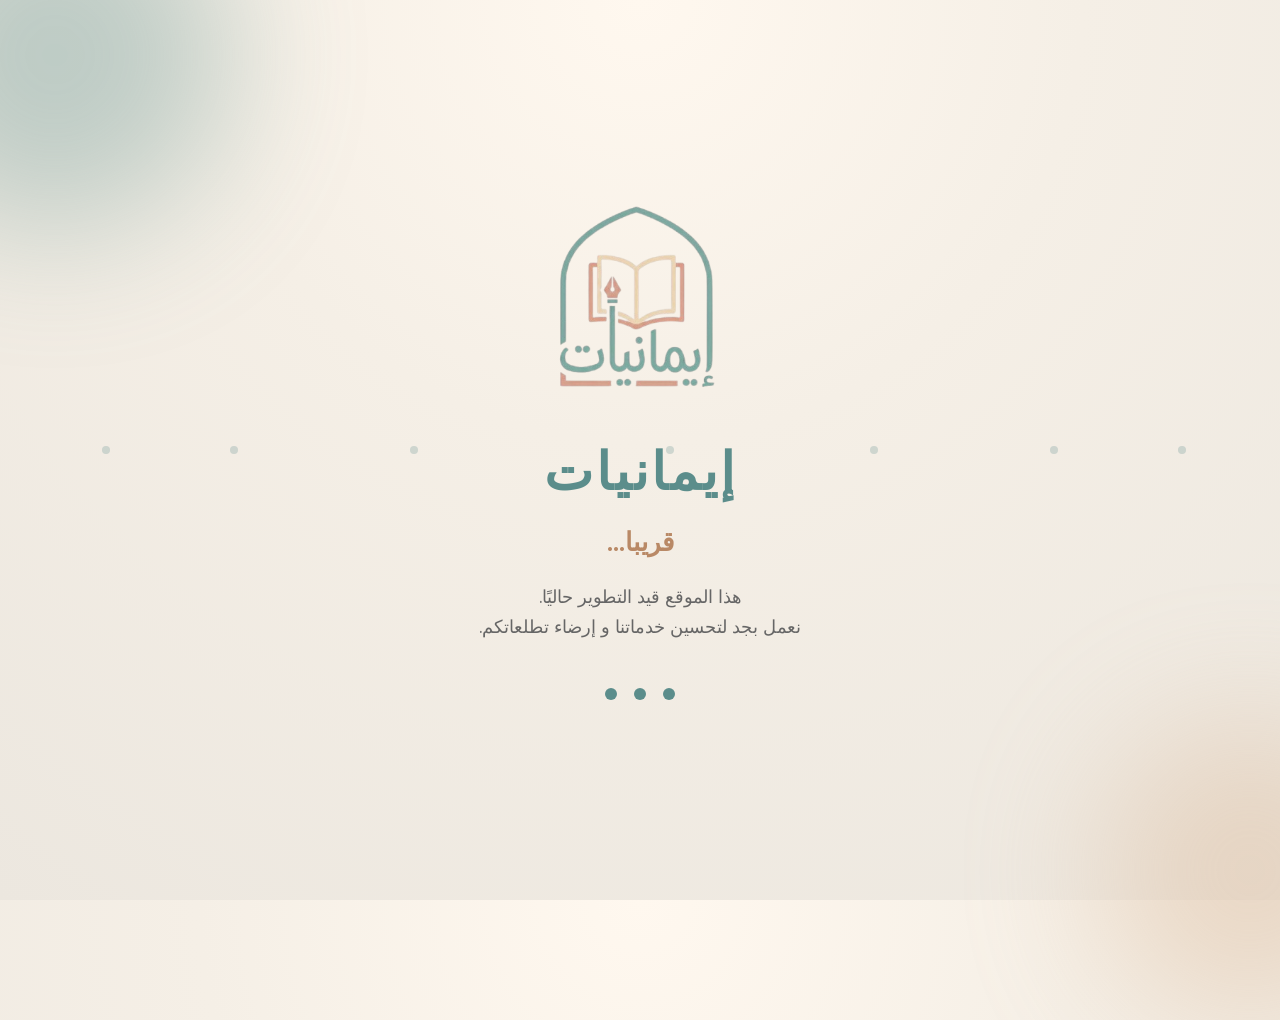
==== commit 9ed81986: "arabic content" ====
--- a/index.html
+++ b/index.html
@@ -1,5 +1,5 @@
 <!DOCTYPE html>
-<html lang="en">
+<html lang="ar">
 <head>
 <meta charset="UTF-8">
 <meta name="viewport" content="width=device-width, initial-scale=1.0">
@@ -229,17 +229,17 @@
 <div class="particle" style="left:82%; animation-delay:3s;"></div>
 <div class="particle" style="left:92%; animation-delay:6s;"></div>
 
-<div class="container">
+<div class="container" dir="rtl">
 
     <img src="logo.png" class="logo" alt="IMANIYAT Logo">
 
-    <h1>IMANIYAT</h1>
-
-    <h2>Coming Soon</h2>
+    <h1>إيمانيات</h1>
+
+    <h2>قريبا...</h2>
 
     <p>
-        This website is currently under development.<br>
-        We're working hard to create something meaningful and inspiring.
+        هذا الموقع قيد التطوير حاليًا.<br>
+        نعمل بجد لتحسين خدماتنا و إرضاء تطلعاتكم.
     </p>
 
     <div class="loader">
